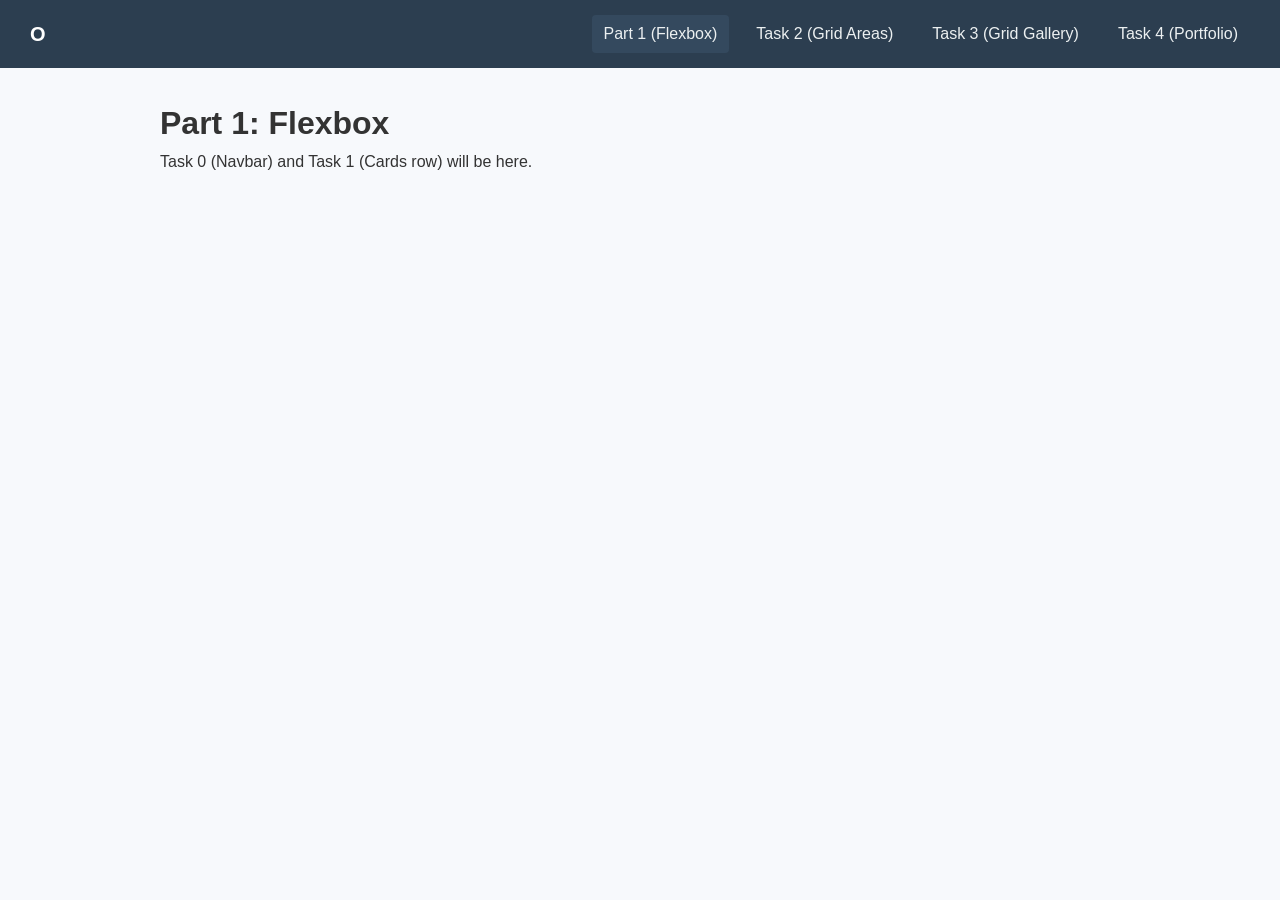
==== index.html @ fce0f9e3 "first commit yaaaa. i made a basic structure" ====
<!DOCTYPE html>
<html lang="en">
<head>
    <meta charset="UTF-8">
    <meta name="viewport" content="width=device-width, initial-scale=1.0">
    <title>Assignment 2 - Part 1</title>
    <link rel="stylesheet" href="styles.css">
</head>
<body>

    <header class="navbar">
        <div class="logo">O</div>
        <nav class="nav-links">
            <a href="index.html" class="active">Part 1 (Flexbox)</a>
            <a href="task2.html">Task 2 (Grid Areas)</a>
            <a href="task3.html">Task 3 (Grid Gallery)</a>
            <a href="task4.html">Task 4 (Portfolio)</a>
        </nav>
    </header>

    <main class="container">
        <h1>Part 1: Flexbox</h1>
        <p>Task 0 (Navbar) and Task 1 (Cards row) will be here.</p>
    </main>

</body>
</html>
---- styles.css ----
* {
    box-sizing: border-box;
    margin: 0;
    padding: 0;
}

body {
    font-family: Arial, sans-serif;
    background-color: #f7f9fc;
    color: #333;
    line-height: 1.6;
}

.navbar {
    display: flex;
    justify-content: space-between;
    align-items: center;
    background-color: #2c3e50;
    padding: 15px 30px;
}

.logo {
    color: #ffffff;
    font-size: 20px;
    font-weight: bold;
}

.nav-links {
    display: flex;
    gap: 15px;
}

.nav-links a {
    color: #ecf0f1;
    text-decoration: none;
    padding: 6px 12px;
    border-radius: 4px;
    transition: background-color 0.2s ease;
}

.nav-links a:hover,
.nav-links a.active {
    background-color: #34495e;
}

.container {
    max-width: 1000px;
    margin: 30px auto;
    padding: 0 20px;
}
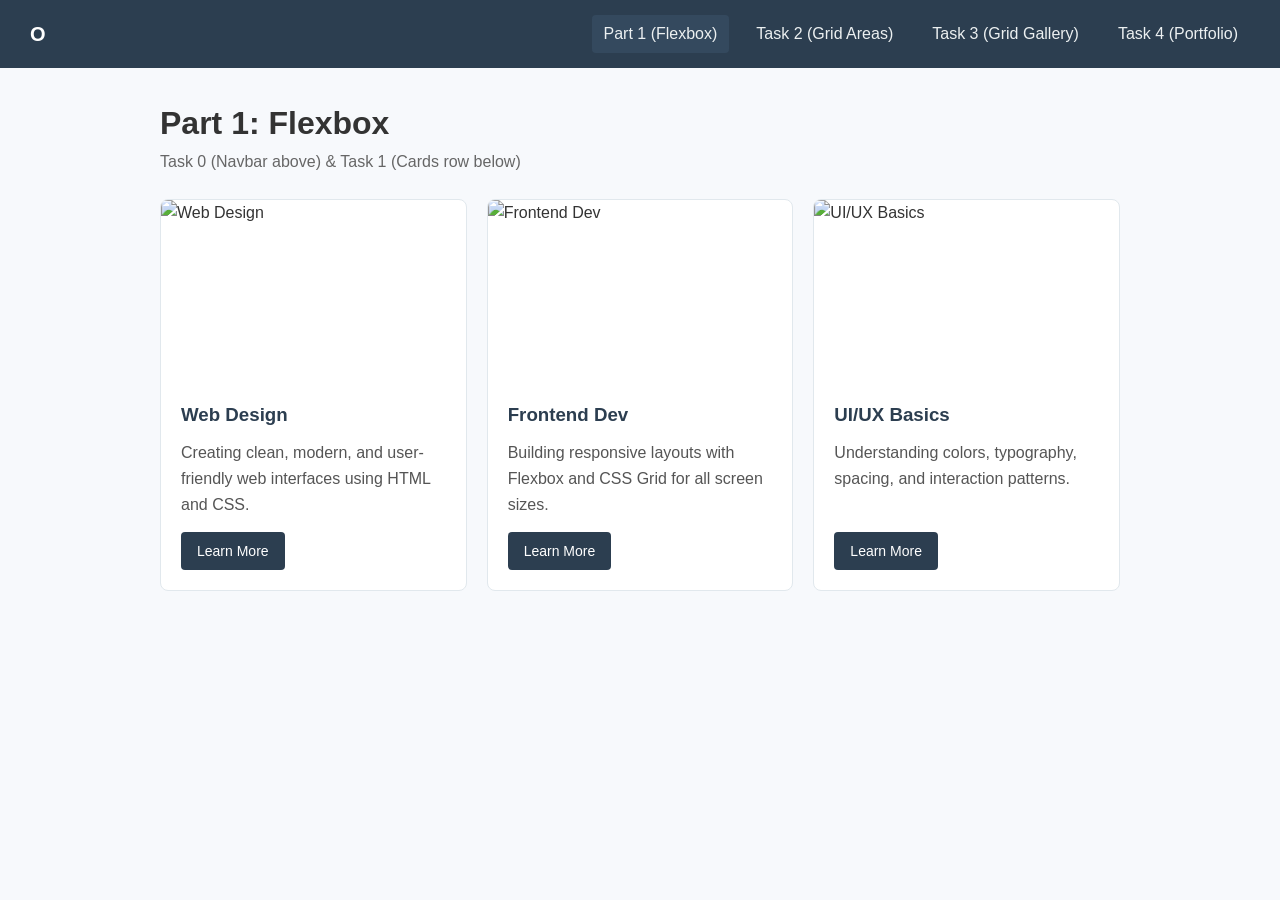
==== commit 7a45a955: "add flexbox navbar and responsive card row" ====
--- a/index.html
+++ b/index.html
@@ -20,7 +20,36 @@
 
     <main class="container">
         <h1>Part 1: Flexbox</h1>
-        <p>Task 0 (Navbar) and Task 1 (Cards row) will be here.</p>
+        <p class="subtitle">Task 0 (Navbar above) & Task 1 (Cards row below)</p>
+
+        <section class="cards-container">
+            <div class="card">
+                <img src="https://picsum.photos/300/180?random=1" alt="Web Design">
+                <div class="card-body">
+                    <h3>Web Design</h3>
+                    <p>Creating clean, modern, and user-friendly web interfaces using HTML and CSS.</p>
+                    <a href="#" class="card-btn">Learn More</a>
+                </div>
+            </div>
+
+            <div class="card">
+                <img src="https://picsum.photos/300/180?random=2" alt="Frontend Dev">
+                <div class="card-body">
+                    <h3>Frontend Dev</h3>
+                    <p>Building responsive layouts with Flexbox and CSS Grid for all screen sizes.</p>
+                    <a href="#" class="card-btn">Learn More</a>
+                </div>
+            </div>
+
+            <div class="card">
+                <img src="https://picsum.photos/300/180?random=3" alt="UI/UX Basics">
+                <div class="card-body">
+                    <h3>UI/UX Basics</h3>
+                    <p>Understanding colors, typography, spacing, and interaction patterns.</p>
+                    <a href="#" class="card-btn">Learn More</a>
+                </div>
+            </div>
+        </section>
     </main>
 
 </body>
--- a/styles.css
+++ b/styles.css
@@ -48,3 +48,71 @@
     margin: 30px auto;
     padding: 0 20px;
 }
+
+.subtitle {
+    margin-bottom: 25px;
+    color: #666;
+}
+
+
+.cards-container {
+    display: flex;
+    gap: 20px;
+}
+
+.card {
+    flex: 1;
+    background-color: #ffffff;
+    border-radius: 8px;
+    overflow: hidden;
+    border: 1px solid #e1e8ed;
+    display: flex;
+    flex-direction: column;
+    transition: transform 0.2s ease, box-shadow 0.2s ease;
+}
+
+.card:hover {
+    transform: translateY(-5px);
+    box-shadow: 0 6px 15px rgba(0, 0, 0, 0.1);
+}
+
+.card img {
+    width: 100%;
+    height: 180px;
+    object-fit: cover;
+}
+
+.card-body {
+    padding: 20px;
+    display: flex;
+    flex-direction: column;
+    flex: 1;
+}
+
+.card-body h3 {
+    margin-bottom: 10px;
+    color: #2c3e50;
+}
+
+.card-body p {
+    color: #555;
+    margin-bottom: 15px;
+}
+
+.card-btn {
+    margin-top: auto;
+    align-self: flex-start;
+    display: inline-block;
+    background-color: #2c3e50;
+    color: #ffffff;
+    text-decoration: none;
+    padding: 8px 16px;
+    border-radius: 4px;
+    font-size: 14px;
+    transition: background-color 0.2s ease;
+}
+
+.card-btn:hover {
+    background-color: #3498db;
+}
+
